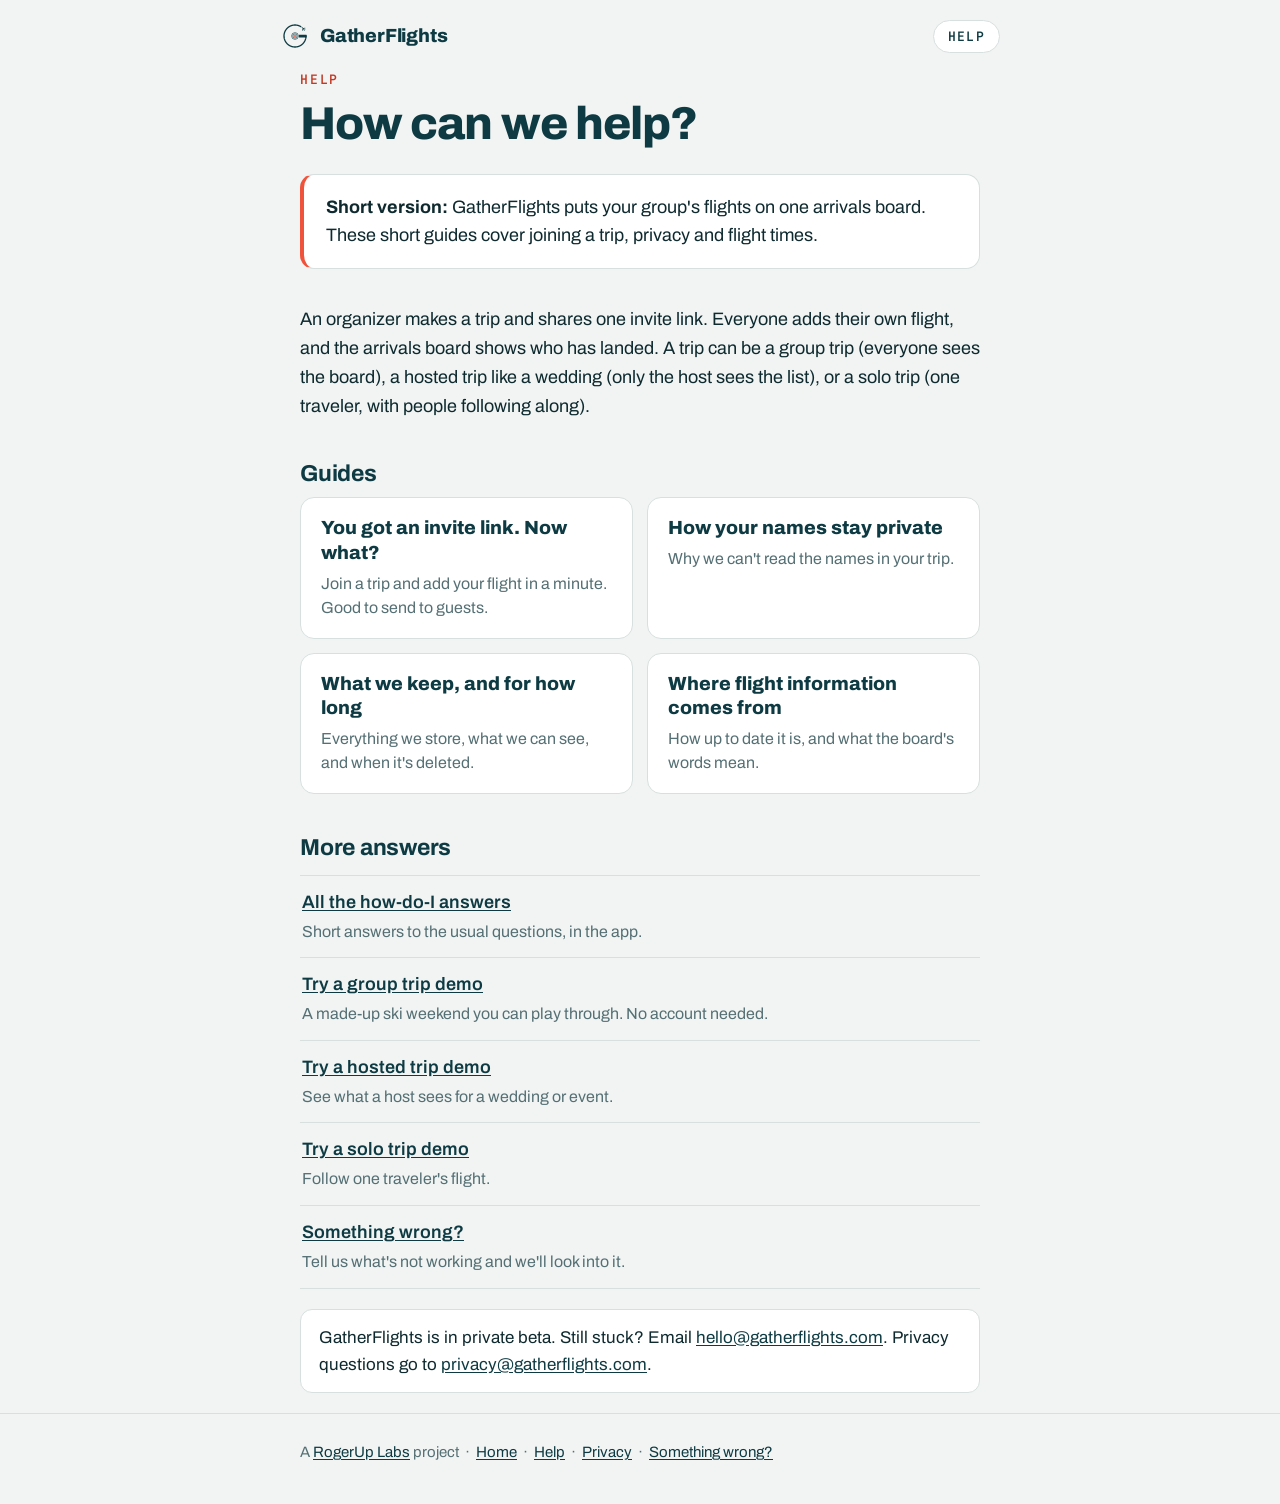
==== help/index.html @ ac2413e1 "Add help pages: invite links, private names, what we keep, flight info A small static help area at /" ====
<!doctype html>
<html lang="en">
<head>
<meta charset="utf-8">
<meta name="viewport" content="width=device-width, initial-scale=1">
<title>Help · GatherFlights</title>
<meta name="description" content="Help with GatherFlights: joining a trip from an invite link, how names stay private, what we keep and for how long, and where flight information comes from.">
<link rel="canonical" href="https://gatherflights.com/help/">
<meta property="og:type" content="website">
<meta property="og:site_name" content="GatherFlights">
<meta property="og:title" content="GatherFlights help">
<meta property="og:description" content="Short, plain guides to joining a trip, privacy, and flight information.">
<meta property="og:url" content="https://gatherflights.com/help/">
<meta property="og:image" content="https://gatherflights.com/og-card.png">
<meta name="twitter:card" content="summary_large_image">
<link rel="icon" href="../favicon.ico" sizes="32x32">
<link rel="icon" href="../icon.svg?v=2" type="image/svg+xml">
<link rel="apple-touch-icon" href="../apple-touch-icon.png">
<link rel="stylesheet" href="help.css">
</head>
<body>
<header class="wrap top">
  <a class="brand" href="../"><img src="../icon.svg" alt="" width="30" height="30">GatherFlights</a>
  <a class="top-link" href="./" aria-current="page">Help</a>
</header>

<main class="wrap">
  <p class="eyebrow">Help</p>
  <h1>How can we help?</h1>

  <div class="summary">
    <p><b>Short version:</b> GatherFlights puts your group's flights on one arrivals board. These short guides cover joining a trip, privacy and flight times.</p>
  </div>

  <p>An organizer makes a trip and shares one invite link. Everyone adds their own flight, and the arrivals board shows who has landed. A trip can be a group trip (everyone sees the board), a hosted trip like a wedding (only the host sees the list), or a solo trip (one traveler, with people following along).</p>

  <h2>Guides</h2>
  <ul class="cards">
    <li><a class="card" href="invite-link.html"><span class="t">You got an invite link. Now what?</span><span class="d">Join a trip and add your flight in a minute. Good to send to guests.</span></a></li>
    <li><a class="card" href="names.html"><span class="t">How your names stay private</span><span class="d">Why we can't read the names in your trip.</span></a></li>
    <li><a class="card" href="what-we-keep.html"><span class="t">What we keep, and for how long</span><span class="d">Everything we store, what we can see, and when it's deleted.</span></a></li>
    <li><a class="card" href="flight-info.html"><span class="t">Where flight information comes from</span><span class="d">How up to date it is, and what the board's words mean.</span></a></li>
  </ul>

  <h2>More answers</h2>
  <ul class="links">
    <li><a href="https://app.gatherflights.com/help">All the how-do-I answers<span class="d">Short answers to the usual questions, in the app.</span></a></li>
    <li><a href="https://app.gatherflights.com/demo/group">Try a group trip demo<span class="d">A made-up ski weekend you can play through. No account needed.</span></a></li>
    <li><a href="https://app.gatherflights.com/demo/host">Try a hosted trip demo<span class="d">See what a host sees for a wedding or event.</span></a></li>
    <li><a href="https://app.gatherflights.com/demo/solo">Try a solo trip demo<span class="d">Follow one traveler's flight.</span></a></li>
    <li><a href="https://app.gatherflights.com/problem?from=site">Something wrong?<span class="d">Tell us what's not working and we'll look into it.</span></a></li>
  </ul>

  <div class="note">
    <p>GatherFlights is in private beta. Still stuck? Email <a href="mailto:hello@gatherflights.com">hello@gatherflights.com</a>. Privacy questions go to <a href="mailto:privacy@gatherflights.com">privacy@gatherflights.com</a>.</p>
  </div>
</main>

<footer>
  <div class="wrap">A <a href="https://rogeruplabs.com">RogerUp Labs</a> project <span class="sep" aria-hidden="true">·</span> <a href="../">Home</a> <span class="sep" aria-hidden="true">·</span> <a href="./" aria-current="page">Help</a> <span class="sep" aria-hidden="true">·</span> <a href="../privacy.html">Privacy</a> <span class="sep" aria-hidden="true">·</span> <a href="https://app.gatherflights.com/problem?from=site">Something wrong?</a></div>
</footer>
</body>
</html>
---- help/help.css ----
/* Shared look for the help pages. Same fonts and colors as privacy.html. */

@font-face { font-family: "Archivo"; src: url("../fonts/archivo.woff2") format("woff2");
             font-weight: 100 900; font-style: normal; font-display: swap; }
@font-face { font-family: "JetBrains Mono"; src: url("../fonts/jetbrains-mono.woff2") format("woff2");
             font-weight: 100 800; font-style: normal; font-display: swap; }

:root {
  color-scheme: light dark;
  --bg: #F1F4F3; --surface: #FFFFFF; --ink: #0E2A2F; --muted: #557074; --line: #D7E0DF;
  --brand: #0E3B43; --accent: #F0533C; --accent-ink: #C23A25; --focus: #F0533C;
}
@media (prefers-color-scheme: dark) {
  :root { --bg: #0A2328; --surface: #0E3B43; --ink: #E8F1EF; --muted: #9DBDBA; --line: #1D525B;
          --brand: #CFE5E2; --accent-ink: #FF8C78; --focus: #FF8C78; }
}

* { box-sizing: border-box; }
html { -webkit-text-size-adjust: 100%; }
body { margin: 0; background: var(--bg); color: var(--ink);
       font: 18px/1.6 "Archivo", system-ui, -apple-system, "Segoe UI", Roboto, sans-serif; }
a { color: var(--brand); text-underline-offset: 2px; }
a:hover { text-decoration-thickness: 2px; }
a:focus-visible { outline: 3px solid var(--focus); outline-offset: 3px; border-radius: 4px; }

.wrap { max-width: 720px; margin: 0 auto; padding: 0 20px; }
@media (max-width: 400px) { .wrap { padding: 0 16px; } body { font-size: 17px; } }

.top { display: flex; align-items: center; justify-content: space-between; gap: 12px; padding: 20px 0; }
.brand { display: flex; align-items: center; gap: 10px; font-weight: 800; font-size: 19px;
         letter-spacing: -0.01em; color: var(--brand); text-decoration: none; }
.brand img { width: 30px; height: 30px; }
.top-link { font: 600 13px/1 "JetBrains Mono", ui-monospace, monospace; letter-spacing: .1em;
            text-transform: uppercase; color: var(--brand); text-decoration: none;
            border: 1px solid var(--line); border-radius: 999px; padding: 9px 14px; background: var(--surface); }
.top-link:hover { border-color: var(--brand); }

main { padding: 24px 0 48px; }
.eyebrow { font: 600 13px/1 "JetBrains Mono", ui-monospace, monospace; letter-spacing: .14em;
           text-transform: uppercase; color: var(--accent-ink); margin: 0 0 14px; }
h1 { font-size: clamp(32px, 6vw, 46px); line-height: 1.08; letter-spacing: -0.02em; font-weight: 800;
     color: var(--brand); margin: 0 0 24px; overflow-wrap: break-word; }
h2 { font-size: 23px; line-height: 1.25; color: var(--brand); letter-spacing: -0.01em; margin: 40px 0 8px; }
h3 { font-size: 19px; line-height: 1.3; color: var(--brand); margin: 24px 0 4px; }
p, li { color: var(--ink); }
ul, ol { padding-left: 24px; }
li { margin: 6px 0; }
.muted { color: var(--muted); }
b, strong { font-weight: 700; }
.btn-name { font-weight: 700; white-space: normal; }

.summary { background: var(--surface); border: 1px solid var(--line); border-left: 4px solid var(--accent);
           border-radius: 14px; padding: 18px 22px; margin: 0 0 36px; }
.summary p { margin: 0; }

/* Numbered steps */
.steps { list-style: none; counter-reset: step; padding: 0; margin: 16px 0; }
.steps > li { counter-increment: step; position: relative; padding: 0 0 0 48px; margin: 0 0 18px; }
.steps > li::before { content: counter(step); position: absolute; left: 0; top: 0;
  width: 32px; height: 32px; border-radius: 50%; background: var(--brand); color: var(--bg);
  font: 700 16px/32px "JetBrains Mono", ui-monospace, monospace; text-align: center; }
.steps > li > :first-child { margin-top: 3px; }
.steps p { margin: 4px 0; }

/* Cards on the help index */
.cards { list-style: none; padding: 0; margin: 0; display: grid; gap: 14px; }
@media (min-width: 640px) { .cards { grid-template-columns: 1fr 1fr; } }
.cards li { margin: 0; }
.card { display: block; height: 100%; background: var(--surface); border: 1px solid var(--line); border-radius: 14px;
        padding: 18px 20px; text-decoration: none; color: var(--ink); }
.card:hover { border-color: var(--brand); }
.card .t { display: block; font-weight: 800; font-size: 19px; line-height: 1.3; color: var(--brand); margin: 0 0 6px; }
.card .d { display: block; font-size: 16px; line-height: 1.5; color: var(--muted); }
.card:focus-visible { outline: 3px solid var(--focus); outline-offset: 3px; }

.links { list-style: none; padding: 0; margin: 12px 0; }
.links li { margin: 0; border-top: 1px solid var(--line); }
.links li:last-child { border-bottom: 1px solid var(--line); }
.links a { display: block; padding: 12px 2px; font-weight: 600; }
.links .d { display: inline-block; width: 100%; text-decoration: none; font-weight: 400; font-size: 16px; color: var(--muted); }

/* Callouts */
.note { background: var(--surface); border: 1px solid var(--line); border-radius: 12px; padding: 14px 18px; margin: 20px 0; font-size: 17px; }
.note p { margin: 0; }
.note p + p { margin-top: 8px; }

/* The "what we keep" table. On phones each row becomes a small card. */
.keep { width: 100%; border-collapse: collapse; margin: 12px 0 8px; font-size: 16px; line-height: 1.5;
        background: var(--surface); border: 1px solid var(--line); border-radius: 14px; overflow: hidden; }
.keep caption { text-align: left; color: var(--muted); font-size: 15px; padding: 0 0 8px; caption-side: top; }
.keep th, .keep td { text-align: left; vertical-align: top; padding: 12px 14px; border-top: 1px solid var(--line); }
.keep thead th { border-top: 0; font: 600 12px/1.3 "JetBrains Mono", ui-monospace, monospace; letter-spacing: .1em;
                 text-transform: uppercase; color: var(--muted); }
.keep tbody th { color: var(--brand); font-weight: 700; width: 24%; }
.keep td:last-child { width: 26%; }
@media (max-width: 640px) {
  .keep { border: 0; background: none; border-radius: 0; }
  .keep thead { position: absolute; width: 1px; height: 1px; overflow: hidden; clip: rect(0 0 0 0); white-space: nowrap; }
  .keep, .keep tbody, .keep tr, .keep th, .keep td { display: block; width: auto; }
  .keep caption { display: block; }
  .keep tr { background: var(--surface); border: 1px solid var(--line); border-radius: 12px; margin: 0 0 12px; padding: 4px 0; }
  .keep tbody th { width: auto; border-top: 0; font-size: 17px; padding: 10px 14px 4px; }
  .keep td { border-top: 0; padding: 4px 14px 10px; width: auto; }
  .keep td:last-child { width: auto; }
  .keep td::before { content: attr(data-label); display: block; font: 600 11px/1.4 "JetBrains Mono", ui-monospace, monospace;
                     letter-spacing: .1em; text-transform: uppercase; color: var(--muted); margin: 0 0 2px; }
}

/* Status words */
.status { list-style: none; padding: 0; margin: 12px 0; }
.status li { display: grid; grid-template-columns: 7.5em 1fr; gap: 4px 14px; padding: 10px 0; margin: 0; border-top: 1px solid var(--line); }
.status li:last-child { border-bottom: 1px solid var(--line); }
.status .w { font-weight: 800; color: var(--brand); }
@media (max-width: 400px) { .status li { grid-template-columns: 1fr; } }

/* The diagram on names.html */
.diagram { margin: 24px 0 28px; background: var(--surface); border: 1px solid var(--line); border-radius: 14px; padding: 14px 10px 10px; }
.diagram svg { display: block; width: 100%; height: auto; max-width: 560px; margin: 0 auto; }
.diagram figcaption { font-size: 15px; line-height: 1.5; color: var(--muted); padding: 6px 8px 2px; }
.dg-box { fill: var(--bg); stroke: var(--brand); stroke-width: 2; }
.dg-screen { fill: var(--surface); stroke: var(--line); stroke-width: 1.5; }
.dg-name { fill: var(--ink); font: 800 19px "Archivo", system-ui, sans-serif; }
.dg-junk { fill: var(--muted); font: 600 16px "JetBrains Mono", ui-monospace, monospace; }
.dg-label { fill: var(--brand); font: 700 14px "Archivo", system-ui, sans-serif; }
.dg-small { fill: var(--muted); font: 500 13px "Archivo", system-ui, sans-serif; }
.dg-arrow { stroke: var(--brand); stroke-width: 2.5; fill: none; }
.dg-head { fill: var(--brand); }
.dg-link { stroke: var(--accent-ink); stroke-width: 2.5; fill: none; stroke-dasharray: 6 5; }
.dg-link-head { fill: var(--accent-ink); }
.dg-link-text { fill: var(--accent-ink); font: 700 14.5px "Archivo", system-ui, sans-serif; }
.dg-rack { stroke: var(--line); stroke-width: 2; }

/* More help and footer */
.more { border-top: 1px solid var(--line); margin-top: 48px; padding-top: 8px; }
.more h2 { margin-top: 24px; font-size: 19px; }
footer { border-top: 1px solid var(--line); color: var(--muted); font-size: 15px; padding: 26px 0 40px; }
footer a { color: var(--brand); }
footer .sep { padding: 0 3px; }
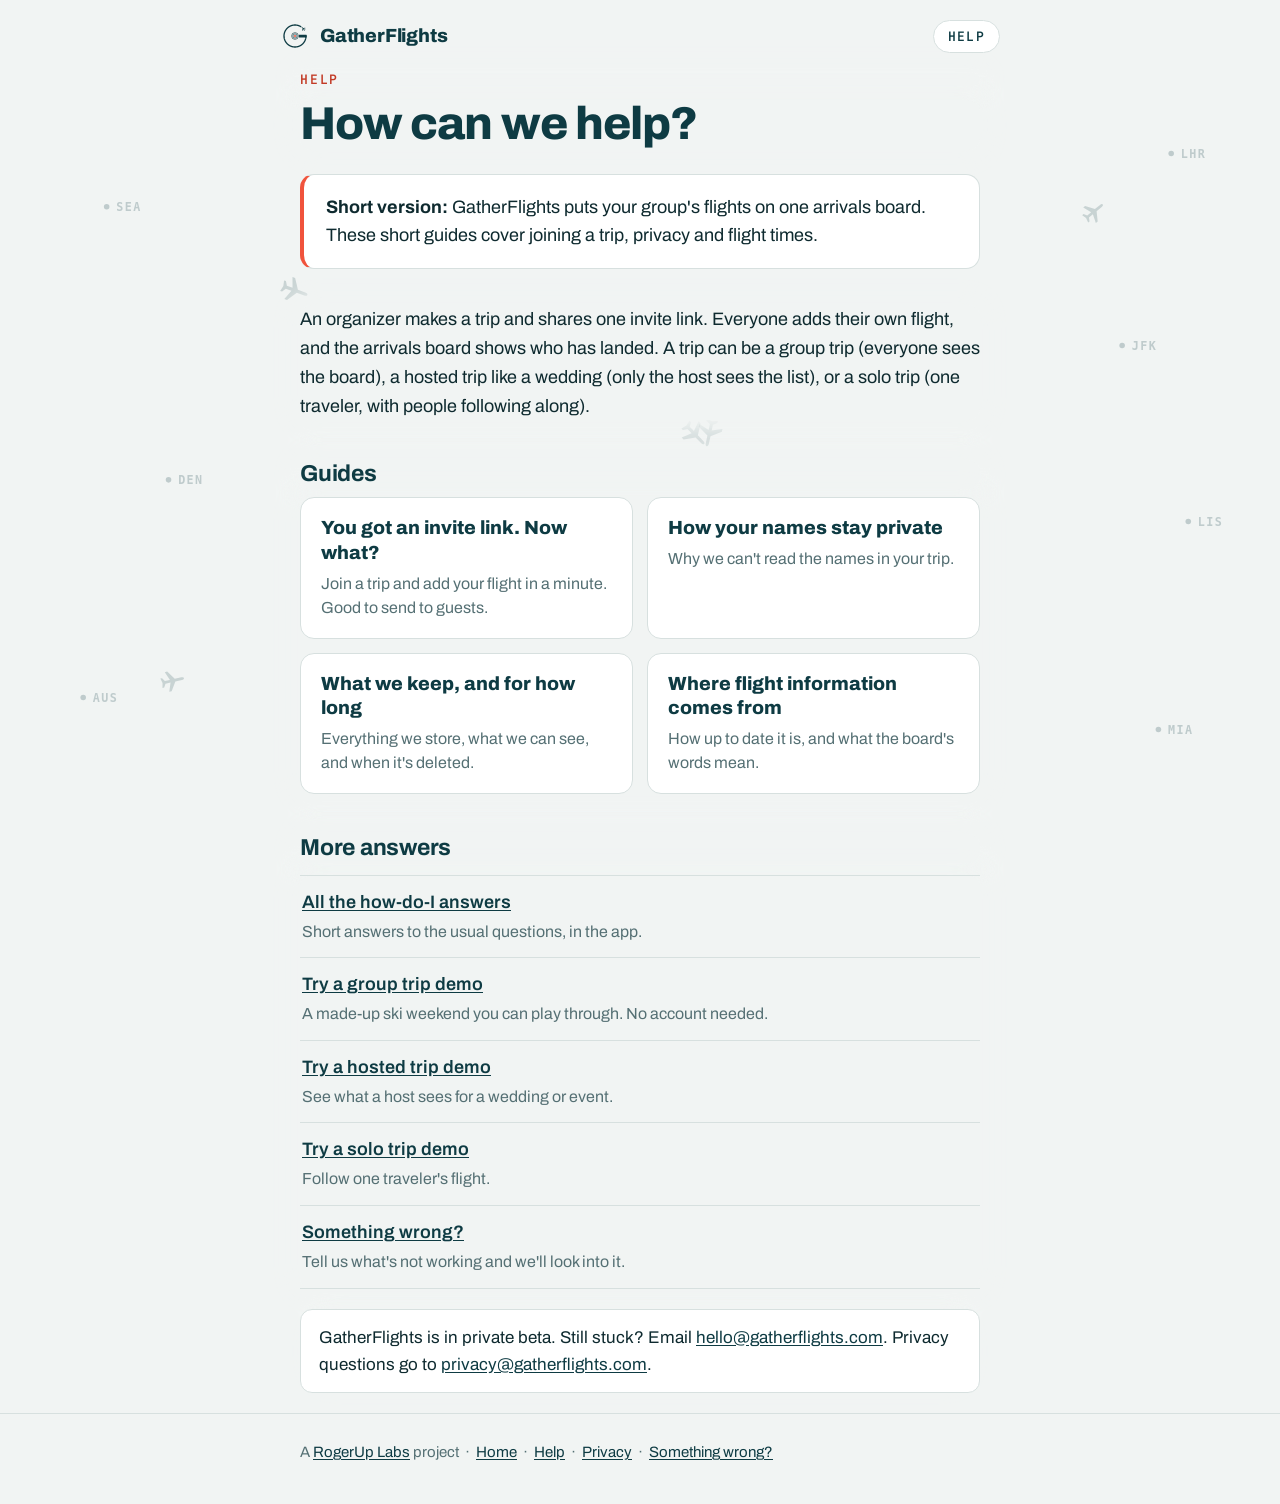
==== commit eec433cf: "Same flying-planes sky as the app behind every page The faint planes flying between little city dots" ====
--- a/help/index.html
+++ b/help/index.html
@@ -2,6 +2,7 @@
 <html lang="en">
 <head>
 <meta charset="utf-8">
+<meta http-equiv="Content-Security-Policy" content="default-src 'none'; style-src 'self' 'unsafe-inline'; img-src 'self' data:; font-src 'self'; form-action 'self' https://app.gatherflights.com; base-uri 'none'">
 <meta name="viewport" content="width=device-width, initial-scale=1">
 <title>Help · GatherFlights</title>
 <meta name="description" content="Help with GatherFlights: joining a trip from an invite link, how names stay private, what we keep and for how long, and where flight information comes from.">
@@ -17,8 +18,10 @@
 <link rel="icon" href="../icon.svg?v=2" type="image/svg+xml">
 <link rel="apple-touch-icon" href="../apple-touch-icon.png">
 <link rel="stylesheet" href="help.css">
+<link rel="stylesheet" href="../sky.css">
 </head>
 <body>
+<div class="sky" aria-hidden="true"><picture><source srcset="../sky-dark.svg" media="(prefers-color-scheme: dark)"><img src="../sky.svg" alt=""></picture></div>
 <header class="wrap top">
   <a class="brand" href="../"><img src="../icon.svg" alt="" width="30" height="30">GatherFlights</a>
   <a class="top-link" href="./" aria-current="page">Help</a>
--- a/sky.css
+++ b/sky.css
@@ -0,0 +1,19 @@
+/* The faint planes flying between cities behind every page, the same sky as
+   the app (sky.svg, or sky-dark.svg in dark mode and on the teal top band).
+   It's an animated picture, not a script: this site runs no scripts.
+   Words that sit straight on the page get a soft patch of page color behind
+   them, so a plane fades out as it reaches them and back in past them, and
+   never looks like a glitch in the text. Cards, boards and teal sections
+   are solid, so the sky simply passes behind them. */
+.sky { position: fixed; inset: 0; z-index: -1; pointer-events: none; }
+.sky img { display: block; width: 100%; height: 100%; object-fit: cover; }
+@media (prefers-reduced-motion: reduce) { .sky { display: none; } }
+
+:root { --halo: var(--bg); }
+:is(main, footer, header, .band) :is(h1, h2, h3, p, ul, ol, dl, table, figure, form, .btn.ghost, .top-nav, .pill):not(:is(.card, .board, .phone, .summary, .privacy, .pass, .consent, .demo, .rebook, .keep, .seg) *) {
+  position: relative;
+}
+:is(main, footer, header, .band) :is(h1, h2, h3, p, ul, ol, dl, table, figure, form, .btn.ghost, .top-nav, .pill):not(:is(.card, .board, .phone, .summary, .privacy, .pass, .consent, .demo, .rebook, .keep, .seg) *)::after {
+  content: ""; position: absolute; inset: 0; z-index: -1; pointer-events: none;
+  background: var(--halo); border-radius: 12px; box-shadow: 0 0 20px 12px var(--halo);
+}
